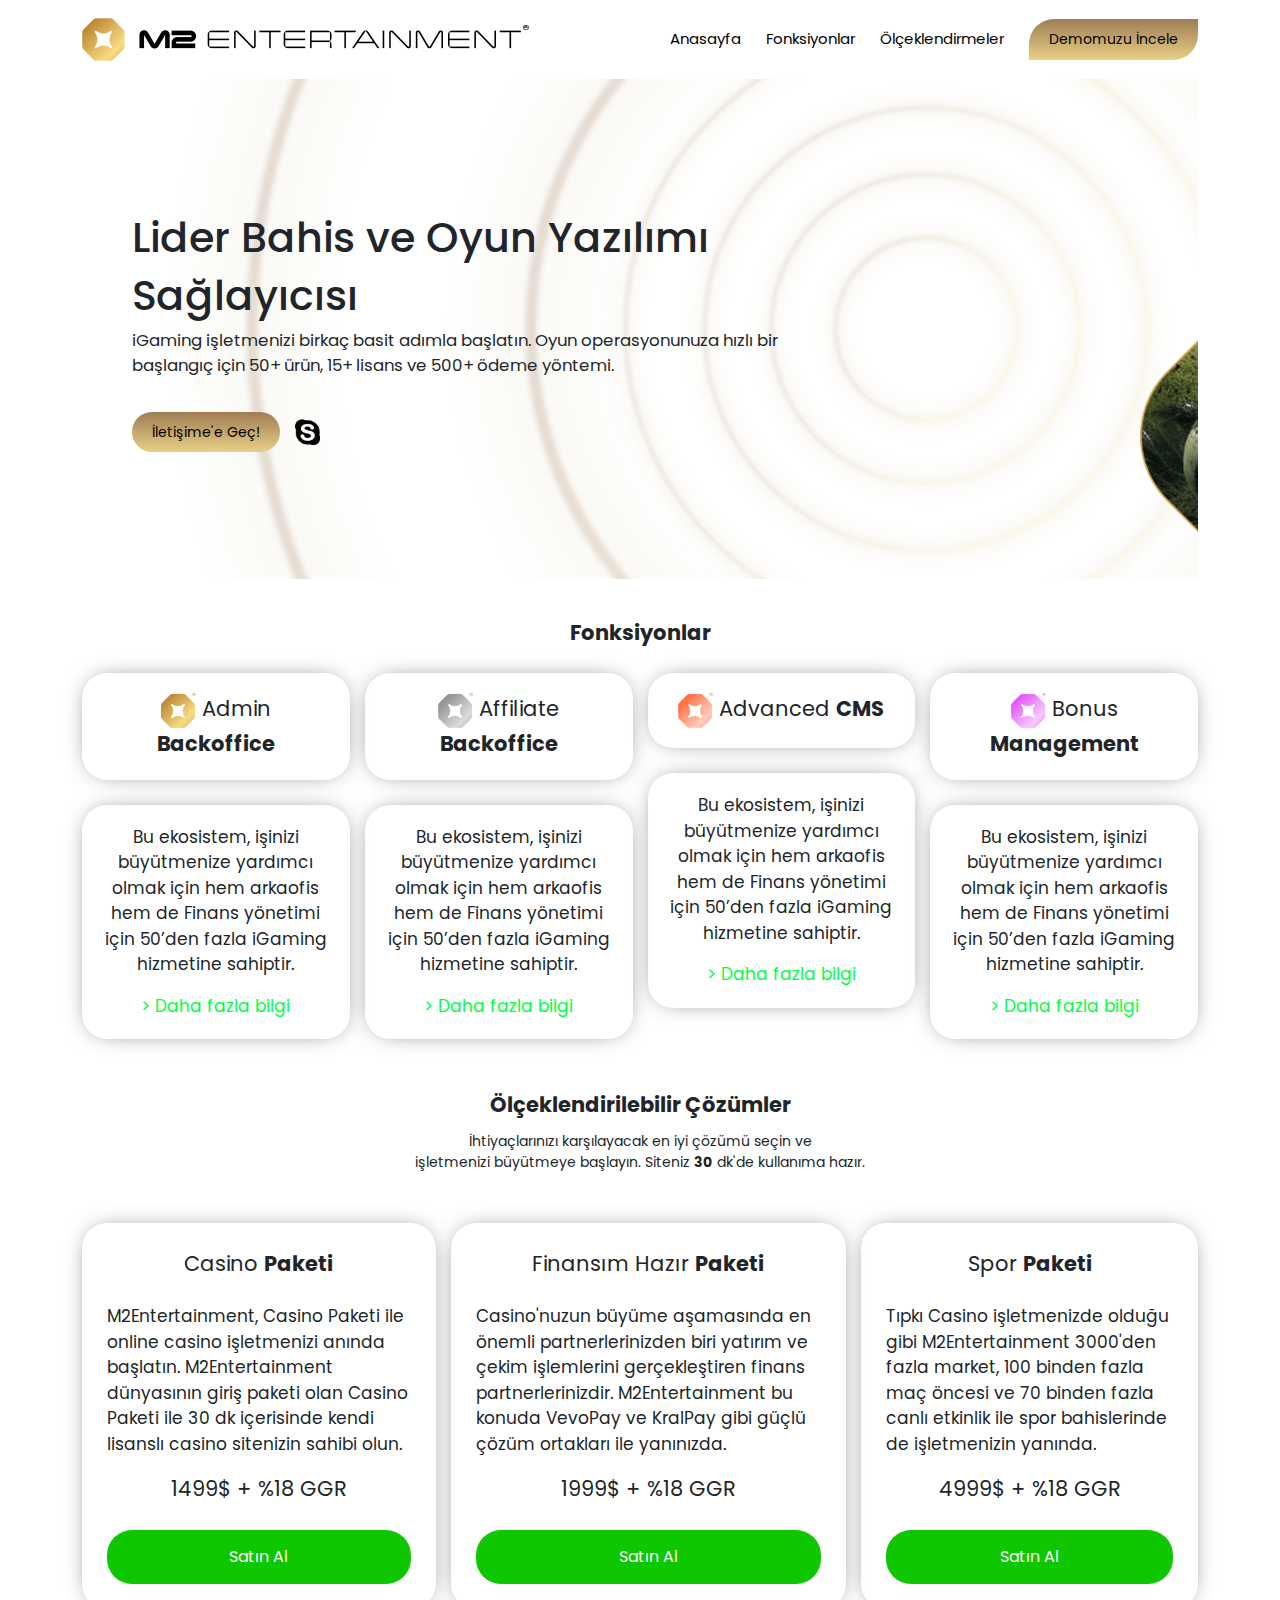
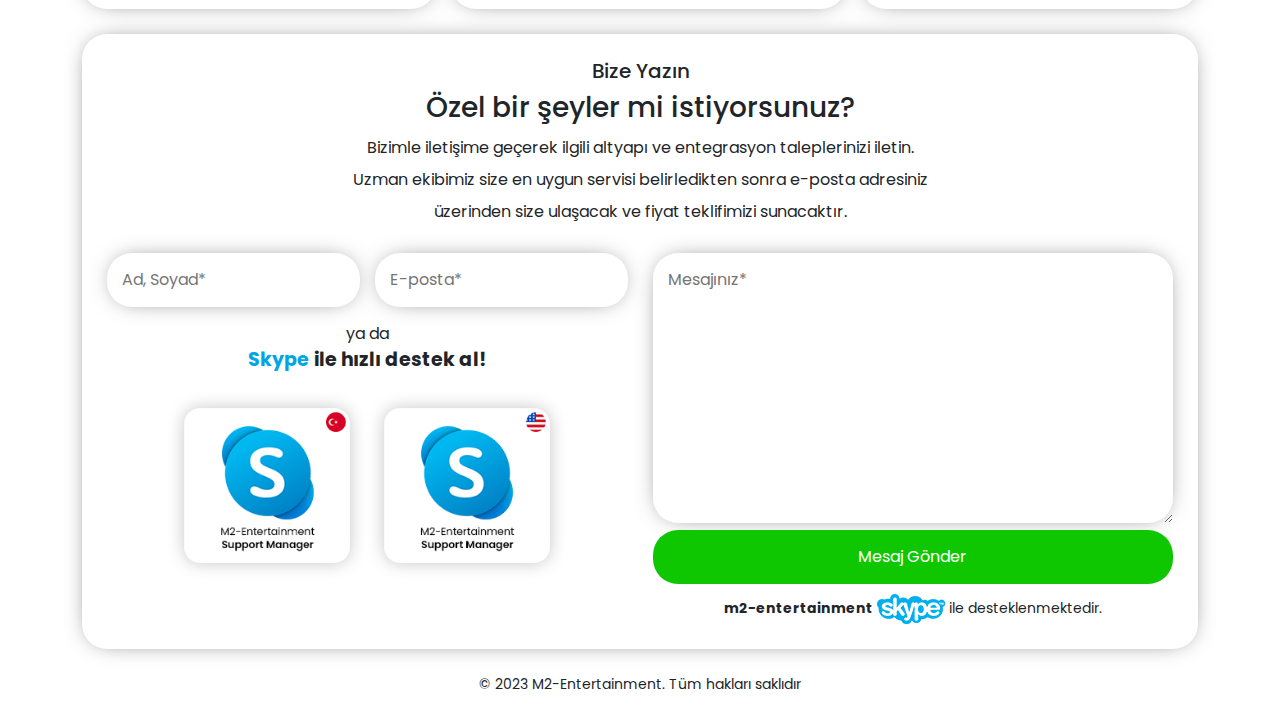
==== index.html @ 45260e6c "Update index.html" ====
<!DOCTYPE HTML>
<html lang="tr-TR">
<head>
	<meta charset="UTF-8">
	<meta http-equiv="X-UA-Compatible" content="IE=edge" />
	<meta name="viewport" content="width=device-width, initial-scale=1, maximum-scale=1" />
	<title>M2 ENTERTAINMENT</title>
	<link rel="stylesheet" href="css/style.css" />
	<link rel="stylesheet" href="css/bootstrap.min.css" />
	<link rel="stylesheet" href="css/fontawesome.min.css" />
	<!-- Meta Pixel Code -->
        <script>
        !function(f,b,e,v,n,t,s)
        {if(f.fbq)return;n=f.fbq=function(){n.callMethod?
        n.callMethod.apply(n,arguments):n.queue.push(arguments)};
        if(!f._fbq)f._fbq=n;n.push=n;n.loaded=!0;n.version='2.0';
        n.queue=[];t=b.createElement(e);t.async=!0;
        t.src=v;s=b.getElementsByTagName(e)[0];
        s.parentNode.insertBefore(t,s)}(window, document,'script',
        'https://connect.facebook.net/en_US/fbevents.js');
        fbq('init', '393252647005054');
        fbq('track', 'PageView');
        </script>
        <noscript><img height="1" width="1" style="display:none"
        src="https://www.facebook.com/tr?id=393252647005054&ev=PageView&noscript=1"
        /></noscript>
        <!-- End Meta Pixel Code -->
	<!-- Google tag (gtag.js) -->
        <script async src="https://www.googletagmanager.com/gtag/js?id=G-WHGDP1F3RT"></script>
        <script>
          window.dataLayer = window.dataLayer || [];
          function gtag(){dataLayer.push(arguments);}
          gtag('js', new Date());

          gtag('config', 'G-WHGDP1F3RT');
        </script>
</head>
<body id="m_body">
	<div class="pagex container">
		<div class="navbar sticky-top">
			<div class="content">
				<div class="logo"> <img src="img/logo.png" /> </div>
				<div class="menus">
					<a href="#m_body" class="menu-link"> Anasayfa </a>
					<a href="#m_functions" class="menu-link"> Fonksiyonlar </a>
					<a href="#m_solutions" class="menu-link"> Ölçeklendirmeler </a>
					<a href="#m_contact" class="menu-link spec-menu-link" document.location ='https://m2-entertainment.com/demo.html'> Demomuzu İncele </a>
				</div>
			</div>
		</div>
		<div class="slider">
			<div class="slide">
				<div class="details">
					<h3>Lider Bahis ve Oyun Yazılımı</h3>
					<h4>Sağlayıcısı</h4>
					<p>iGaming işletmenizi birkaç basit adımla başlatın. Oyun operasyonunuza hızlı bir <br />
						başlangıç için 50+ ürün, 15+ lisans ve 500+ ödeme yöntemi.</p>
					<div class="buttons">
						<div class="spec"> <a href="#m_contact"> İletişime'e Geç! </a> </div>
						<div class="skype"> <a href="#m_contact"> <img src="img/skype.png" /> </a> </div>
					</div>
				</div>
			</div>
		</div>
		<div class="functions" id="m_functions">
			<div class="title"> <b>Fonksiyonlar</b> </div>
			<div class="items">
				<div class="item2">
					<div class="item no-space"> <img src="img/f1.png" /> Admin <b>Backoffice</b> </div>
					<div class="details">
						<div class="item">
							<p>
								Bu ekosistem, işinizi büyütmenize
								yardımcı olmak için hem arkaofis
								hem de Finans yönetimi için 50’den
								fazla iGaming hizmetine sahiptir.
							</p>
							<a href="#."> > Daha fazla bilgi </a>
						</div>
					</div>
				</div>
				<div class="item2">
					<div class="item no-space"> <img src="img/f2.png" /> Affiliate <b>Backoffice</b> </div>
					<div class="details">
						<div class="item">
							<p>
								Bu ekosistem, işinizi büyütmenize
								yardımcı olmak için hem arkaofis
								hem de Finans yönetimi için 50’den
								fazla iGaming hizmetine sahiptir.
							</p>
							<a href="#."> > Daha fazla bilgi </a>
						</div>
					</div>
				</div>
				<div class="item2">
					<div class="item no-space"> <img src="img/f3.png" /> Advanced <b>CMS</b> </div>
					<div class="details">
						<div class="item">
							<p>
								Bu ekosistem, işinizi büyütmenize
								yardımcı olmak için hem arkaofis
								hem de Finans yönetimi için 50’den
								fazla iGaming hizmetine sahiptir.
							</p>
							<a href="#."> > Daha fazla bilgi </a>
						</div>
					</div>
				</div>
				<div class="item2">
					<div class="item no-space"> <img src="img/f4.png" /> Bonus <b>Management</b> </div>
					<div class="details">
						<div class="item">
							<p>
								Bu ekosistem, işinizi büyütmenize
								yardımcı olmak için hem arkaofis
								hem de Finans yönetimi için 50’den
								fazla iGaming hizmetine sahiptir.
							</p>
							<a href="#."> > Daha fazla bilgi </a>
						</div>
					</div>
				</div>
			</div>
			<div class="details" style="display:none">
				<div class="item">
					<p>
						Bu ekosistem, işinizi büyütmenize
						yardımcı olmak için hem arkaofis
						hem de Finans yönetimi için 50’den
						fazla iGaming hizmetine sahiptir.
					</p>
					<a href="#."> > Daha fazla bilgi </a>
				</div>
				<div class="item">
					<p>
						Bu ekosistem, işinizi büyütmenize
						yardımcı olmak için hem arkaofis
						hem de Finans yönetimi için 50’den
						fazla iGaming hizmetine sahiptir.
					</p>
					<a href="#."> > Daha fazla bilgi </a>
				</div>
				<div class="item">
					<p>
						Bu ekosistem, işinizi büyütmenize
						yardımcı olmak için hem arkaofis
						hem de Finans yönetimi için 50’den
						fazla iGaming hizmetine sahiptir.
					</p>
					<a href="#."> > Daha fazla bilgi </a>
				</div>
				<div class="item">
					<p>
						Bu ekosistem, işinizi büyütmenize
						yardımcı olmak için hem arkaofis
						hem de Finans yönetimi için 50’den
						fazla iGaming hizmetine sahiptir.
					</p>
					<a href="#."> > Daha fazla bilgi </a>
				</div>
			</div>
		</div>
		<div class="solutions" id="m_solutions">
			<div class="title">
				<b>Ölçeklendirilebilir Çözümler</b>
				<p>
					İhtiyaçlarınızı karşılayacak en iyi çözümü seçin ve <br /> işletmenizi büyütmeye başlayın. Siteniz <b>30</b> dk'de kullanıma hazır.
				</p>
			</div>
			<div class="details">
				<div class="item">
					<span> Casino <b>Paketi</b> </span>
					<p>
						M2Entertainment, Casino Paketi ile online casino işletmenizi anında başlatın. M2Entertainment dünyasının giriş paketi olan Casino Paketi ile 30 dk içerisinde kendi lisanslı casino sitenizin sahibi olun.
					</p>
					<span> 1499$ + %18 GGR</span>
					<button onclick="document.location = 'https://buy.stripe.com/8wMbKH5PP6Fd78A3cd'" style="background: #0ec700 !important; border: none; border-radius: 25px; color: #fff; text-align: center; width: 100%; padding: 15px 0px;"> Satın Al </button>
				</div>
				<div class="item">
					<span> Finansım Hazır <b>Paketi</b> </span>
					<p>
						Casino'nuzun büyüme aşamasında en önemli partnerlerinizden biri yatırım ve çekim işlemlerini gerçekleştiren finans partnerlerinizdir. M2Entertainment bu konuda VevoPay ve KralPay gibi güçlü çözüm ortakları ile yanınızda.
					</p>
					<span> 1999$ + %18 GGR </span>
					<button onclick="document.location = 'https://buy.stripe.com/7sI9Cz4LL3t12SkcMO'" style="background: #0ec700 !important; border: none; border-radius: 25px; color: #fff; text-align: center; width: 100%; padding: 15px 0px;"> Satın Al </button>
				</div>
				<div class="item">
					<span> Spor <b>Paketi</b></span>
					<p>
						Tıpkı Casino işletmenizde olduğu gibi M2Entertainment 3000'den fazla market, 100 binden fazla maç öncesi ve 70 binden fazla canlı etkinlik ile spor bahislerinde de işletmenizin yanında.
					</p>
					<span> 4999$ + %18 GGR </span>
					<button onclick="document.location = 'https://buy.stripe.com/7sIbKH4LLe7F2Sk28b'" style="background: #0ec700 !important; border: none; border-radius: 25px; color: #fff; text-align: center; width: 100%; padding: 15px 0px;"> Satın Al </button>
				</div>
			</div>
		</div>
		<div class="contacts" id="m_contact">
			<h5> Bize Yazın </h5>
			<h3> Özel bir şeyler mi istiyorsunuz? </h3>
			<span class="firstspan">
				Bizimle iletişime geçerek ilgili altyapı ve entegrasyon taleplerinizi iletin.
				Uzman ekibimiz size en uygun servisi belirledikten sonra e-posta adresiniz
				üzerinden size ulaşacak ve fiyat teklifimizi sunacaktır.
			</span>
			<form id="contactus" target="_blank" enctype="multipart/form-data" method="POST" action="https://kadromilyon.com/contact_m2">
				<div class="form">
					<div class="co1">
						<div class="t">
							<input type="text" name="name" placeholder="Ad, Soyad*" />
							<input type="text" name="email" placeholder="E-posta*" />
						</div>
						<div class="a">
							<span>ya da</span>
							<p><span class="skype">Skype</span> <b>ile hızlı destek al!</b> </p>
							<div class="skypes">
								<a href="https://join.skype.com/invite/Jgwy3PkqVbYr"> <img src="img/skypetr.png" /> </a>
								<a href="https://join.skype.com/invite/Jgwy3PkqVbYr"> <img src="img/skypeen.png" /> </a>
							</div>
						</div>
					</div>
					<div class="co2">
							<div class="t">
								<textarea name="message" id="" cols="30" rows="10" placeholder="Mesajınız*"></textarea>
							</div>
							<div class="a">
								<button class="send"> Mesaj Gönder </button>
								<span> <b>m2-entertainment</b> <img src="img/skypef.png" /> ile desteklenmektedir. </span>
							</div>
					</div>
				</div>
			</form>
		</div>
		<div class="copyright"> © 2023 M2-Entertainment. Tüm hakları saklıdır </div>
	</div>
	<script type="text/javascript" src="js/jquery.min.js"></script>
	<script type="text/javascript" src="js/bootstrap.min.js"></script>
</body>
</html>
---- css/style.css ----
@import url('https://fonts.googleapis.com/css2?family=Poppins:ital,wght@0,100;0,300;0,400;0,500;0,600;0,700;1,100;1,200&display=swap');

html, body {
	background-color: #fff !important;
}
.navbar {
	background: #fff;
}
.navbar .content {
    display: flex;
    justify-content: space-between;
    flex-direction: row;
    flex-wrap: nowrap;
    align-items: center;
    width: 100%;
    padding: 10px 0;
}
.navbar .menus a.menu-link {
    font-family: 'Poppins';
    text-decoration: none !important;
    color: #000;
    font-size: 15px;
}
.navbar .menus {
    display: flex;
    gap: 25px;
    align-items: center;
}
.navbar .menus a.menu-link.spec-menu-link {
    background: rgb(232,207,134);
    background: linear-gradient(0deg, rgba(232,207,134,1) 0%, rgba(160,125,84,1) 100%);
    padding: 10px 20px;
    border-top-left-radius: 25px;
    border-bottom-right-radius: 25px;
    font-size: 14px;
}

.slide .details {
    width: 100%;
    height: 100%;
    display: flex;
    flex-direction: column;
    flex-wrap: wrap;
    padding: 50px;
    font-family: 'Poppins';
    align-items: flex-start;
    justify-content: center;
}

.slide img {
    width: 100%;
}

.slide .details h3, .slide .details h4 {
    font-size: 31pt;
}

.slide .details p {
    font-size: 12.5pt;
}

.slider .slide {
    background: url(/img/slider.png);
    background-size: cover;
    height: 500px;
}

.slider .buttons .spec a {
    background: rgb(232, 207, 134);
    background: linear-gradient(0deg, rgba(232, 207, 134, 1) 0%, rgba(160, 125, 84, 1) 100%);
    padding: 10px 20px;
    border-radius: 25px;
    font-size: 14px;
    text-decoration: none;
    color: #000;
}

.slider .buttons {
    display: flex;
    gap: 15px;
    align-items: center;
    flex-direction: row;
    flex-wrap: nowrap;
    justify-content: center;
    margin-top: 25px;
}

.slider .buttons .skype a img {width: 25px;}

.navbar .menus a.menu-link,
.slider .buttons .spec,
.slider .buttons .skype
{
	transition: 0.1s all;
}

.navbar .menus a.menu-link:hover,
.slider .buttons .spec:hover,
.slider .buttons .skype:hover
{
	transform: scale(1.025);
}
.functions {
    display: flex;
    flex-wrap: wrap;
    flex-direction: column;
    align-content: center;
    align-items: center;
    padding: 25px 0;
	margin-top: 12.5px;
}
.functions .items, .functions .details {
    display: flex;
    gap: 15px;
    flex-direction: row;
    flex-wrap: nowrap;
    width: 100%;
    justify-content: space-between;
    margin-top: 25px;
}
.functions .items .item, .functions .details .item {
    -webkit-box-shadow: 0px 0px 25px -10px rgba(0,0,0,0.75);
    -moz-box-shadow: 0px 0px 25px -10px rgba(0,0,0,0.75);
    box-shadow: 0px 0px 25px -10px rgba(0,0,0,0.75);
    padding: 20px;
    border-radius: 25px;
    font-size: 21px;
    font-family: 'Poppins';
    flex: 0 25%;
    text-align: center;
    cursor: default;
	transition: 0.1s all;
}
.functions .details .item {
    flex: 0 100%;
}
.functions .items .item2 {
    flex: 0 24%;
}
.functions .items .item:hover, .functions .details .item:hover
{
	transform:scale(1.025);
}
.functions .items .item img {
    width: 35px;
}
.functions .title {
    font-size: 21px;
    font-family: 'Poppins';
}
.functions .details .item {
    font-size: 17px;
}
.functions .details .item a {
    text-decoration: none;
    color: #00ff42;
}
.solutions {
    margin-top: 25px;
}
.solutions .title {
    font-size: 21px;
    font-family: 'Poppins';
    text-align: center;
	margin-bottom: 50px;
}
.solutions .title p {
    font-size: 14px;
    margin-top: 10px;
}
.solutions .details {
    display: flex;
    flex-direction: row;
    flex-wrap: nowrap;
    gap: 15px;
    font-family: 'Poppins';
}
.solutions .details .item {
    -webkit-box-shadow: 0px 0px 25px -10px rgba(0, 0, 0, 0.75);
    -moz-box-shadow: 0px 0px 25px -10px rgba(0, 0, 0, 0.75);
    box-shadow: 0px 0px 25px -10px rgba(0, 0, 0, 0.75);
    border-radius: 25px;
    padding: 25px;
	cursor: default;
	transition: 0.1s all;
}
.solutions .details .item:hover
{
	transform:scale(1.025);
}
.solutions .details .item span {
    display: block;
    text-align: center;
    font-size: 21px;
    margin-bottom: 25px;
}
.solutions .details .item p {
    font-size: 17px;
}
.contacts {
    display: flex;
    flex-direction: column;
    flex-wrap: wrap;
    width: 100%;
    align-items: center;
    margin-top: 25px;
    font-family: 'Poppins';
	-webkit-box-shadow: 0px 0px 25px -10px rgba(0, 0, 0, 0.75);
    -moz-box-shadow: 0px 0px 25px -10px rgba(0, 0, 0, 0.75);
    box-shadow: 0px 0px 25px -10px rgba(0, 0, 0, 0.75);
    border-radius: 25px;
    padding: 25px;
}
.contacts span.firstspan {
    max-width: 600px;
    text-align: center;
    font-size: 16px;
    line-height: 2;
}
.contacts form {
    width: 100%;
}
.form .co1, .form .co2 {
    flex: 0 50%;
}
.form {
    display: flex;
    flex-direction: row;
    flex-wrap: nowrap;
    gap: 25px;
    margin-top: 25px;
}
.form input, .form textarea {
    -webkit-box-shadow: 0px 0px 25px -10px rgba(0, 0, 0, 0.75);
    -moz-box-shadow: 0px 0px 25px -10px rgba(0, 0, 0, 0.75);
    box-shadow: 0px 0px 25px -10px rgba(0, 0, 0, 0.75);
    border: 0 !important;
    border-radius: 25px;
    width: 100%;
    padding: 15px;
}
.form .co1 .t {
    display: flex;
    gap: 15px;
}
.form .co1 .a {
    text-align: center;
    margin-top: 15px;
}
.form .co1 .a span.skype {
    color: #00a6e3;
    font-weight: bold;
}
.form .co1 .a p {
    font-size: 19px;
}
.form .skypes a {
    width: 200px;
    transition: 0.1s all;
}
.form .skypes a img {
    width: 100%;
}
.form .skypes {
    display: flex;
    flex-direction: row;
    flex-wrap: nowrap;
    justify-content: center;
}
.form .skypes a:hover {
    transform: scale(1.025);
}
.form .co2 .a button {
    background: #0ec700 !important;
    border: none;
    border-radius: 25px;
    color: #fff;
    text-align: center;
    width: 100%;
    padding: 15px 0px;
}
.form .co2 .a span {
    text-align: center;
    width: 100%;
    display: block;
    margin-top: 10px;
	font-size: 14px;
}
.copyright {
    margin: 25px 0;
    text-align: center;
    width: 100%;
    font-size: 14px;
    font-family: 'Poppins';
}
@media only screen and (max-width: 768px) {
	.navbar .content {
		justify-content: center;
		flex-wrap: wrap;
	}
	.functions .items .item, .functions .details .item {
		font-size: 11px;
	}
	.functions .items .item.no-space {
		white-space: nowrap;
	}
	.functions .items .item img {
		width: 20px;
	}
	.solutions .details .item p {
		font-size: 13px;
	}
	.functions .items .item2 {
		flex: 0 45%;
	}
	.functions .details .item {
		min-height: 250px;
	}
}
/* mobile */
@media screen and (max-width: 767px) {
	.navbar .menus a.menu-link {
		font-size: 15px;
	}
	.navbar .menus {
		display: flex;
		justify-content: space-around;
		flex-direction: row;
		flex-wrap: wrap;
		width: 100%;
		margin-top: 10px;
	}
	.navbar .menus a.menu-link.spec-menu-link {
	}
	.navbar.sticky-top {
		position: initial !important;
	}
	.navbar .content img {
		width: 100%;
	}
	.navbar .content {
		justify-content: center;
		flex-wrap: wrap;
	}
	.functions .items .item {
		flex: 0 48%;
	}
	.functions .items, .functions .details {
		flex-wrap: wrap;
	}
	.functions .details .item {
		flex: 0 100%;
	}
	.solutions .details {
		flex-wrap: wrap;
	}
	.form {
		flex-wrap: wrap;
		margin-top: 0;
	}
	.form .co1, .form .co2 {
		flex: 0 100%;
	}
	.form .skypes a {
		width: 150px;
	}
	.form .co1 .a {
		order: 1;
		margin-top: 0;
	}
	.form .co1 .t {
		order: 2;
	}
	.form .co1 {
		display: grid;
	}
	.form .co1 .a span:first-child, .form .co1 .a p {
		display: none;
	}
	.form .skypes {
		margin-bottom: 15px;
	}
	.functions .details .item {
		min-height: auto;
	}
}
@media screen and (max-width: 375px) {
	.slide .details {
		height: auto;
	}
	.functions .items .item2 {
        flex: 0 100%;
    }
	.functions .details .item {
        flex: 0 100%;
    }
	.functions .details .item {
		min-height: auto;
	}
}
@media screen and (max-width: 320px) {
	.slide .details h3, .slide .details h4 {
		font-size: 20pt;
	}
	.form .skypes a {
        width: 125px;
    }
	.form input, .form textarea {
		padding: 10px 5px;
	}
	.contacts {
		text-align: center;
	}
	.contacts span.firstspan {
		font-size: 13px;
		line-height: normal;
	}
	.slide .details p {
		font-size: 10.5pt;
	}
	.slide .details {
		padding: 10px;
		padding-top: 100px;
	}
}
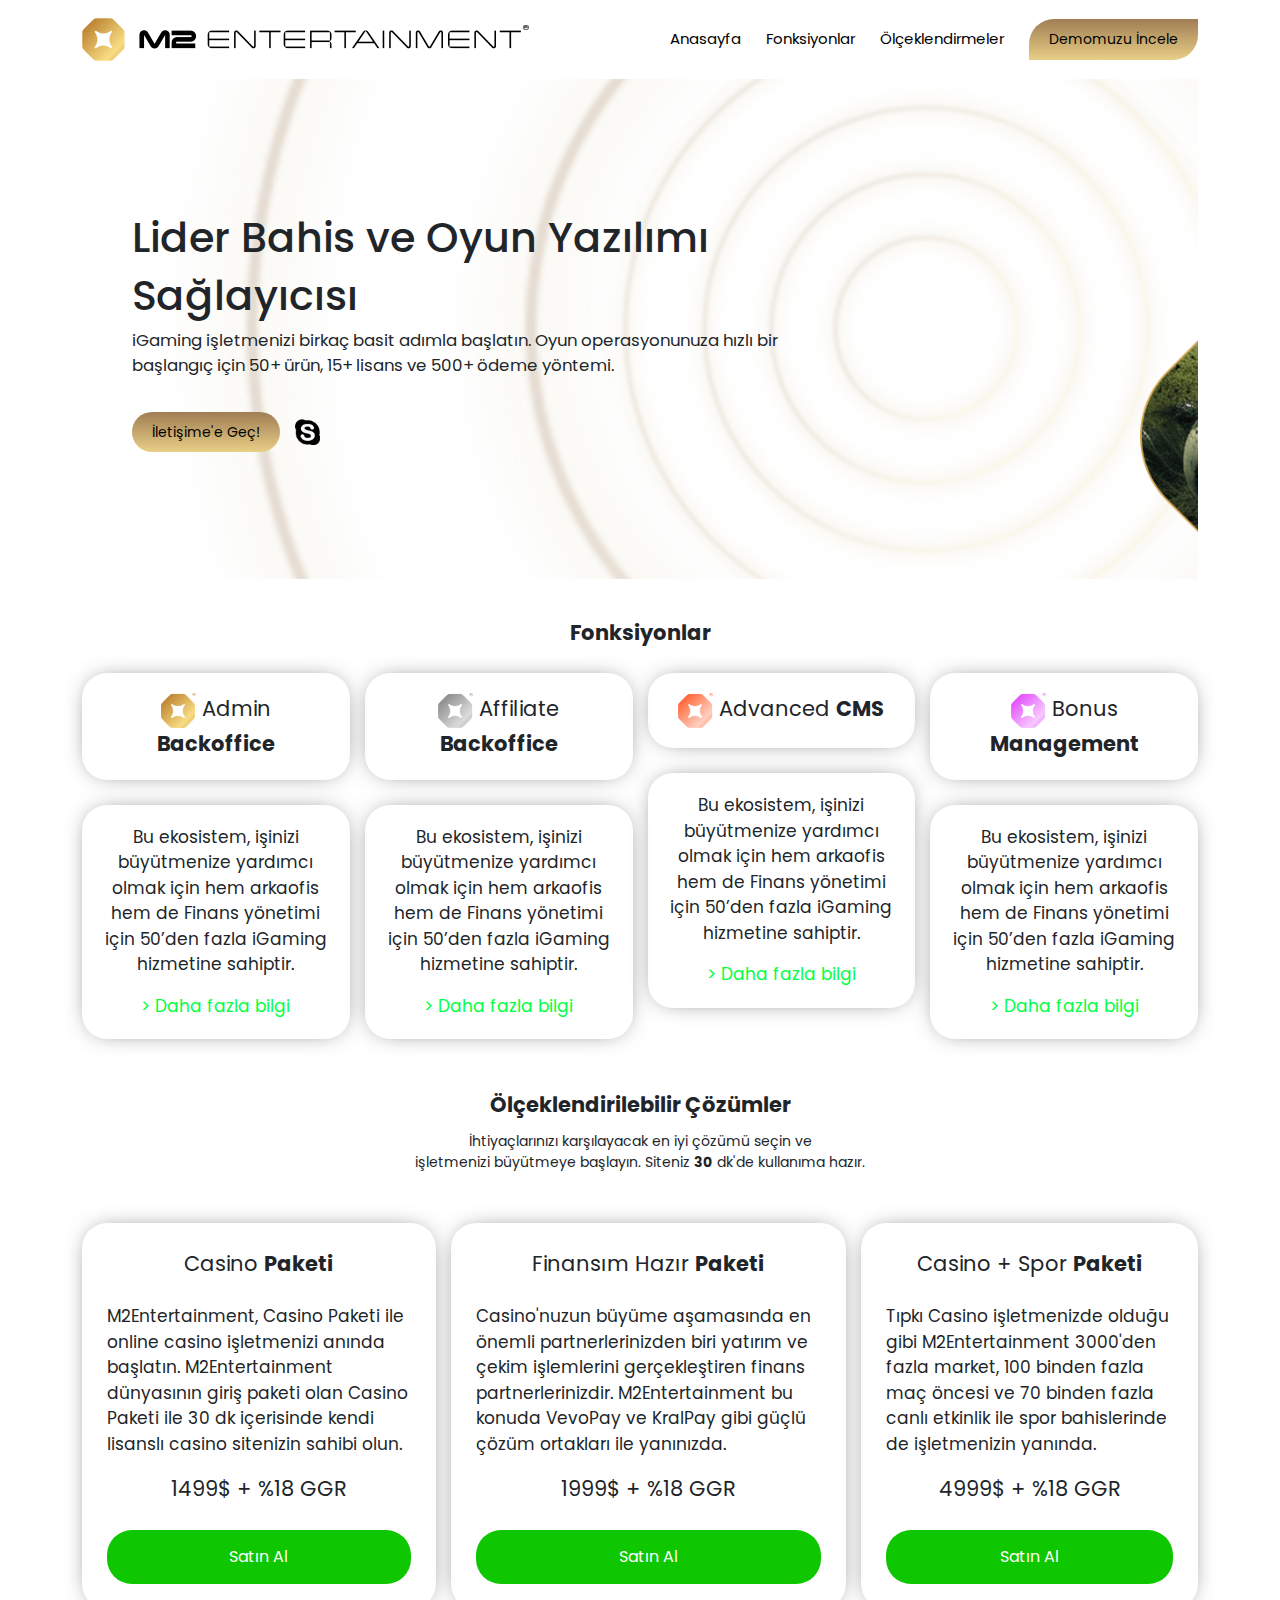
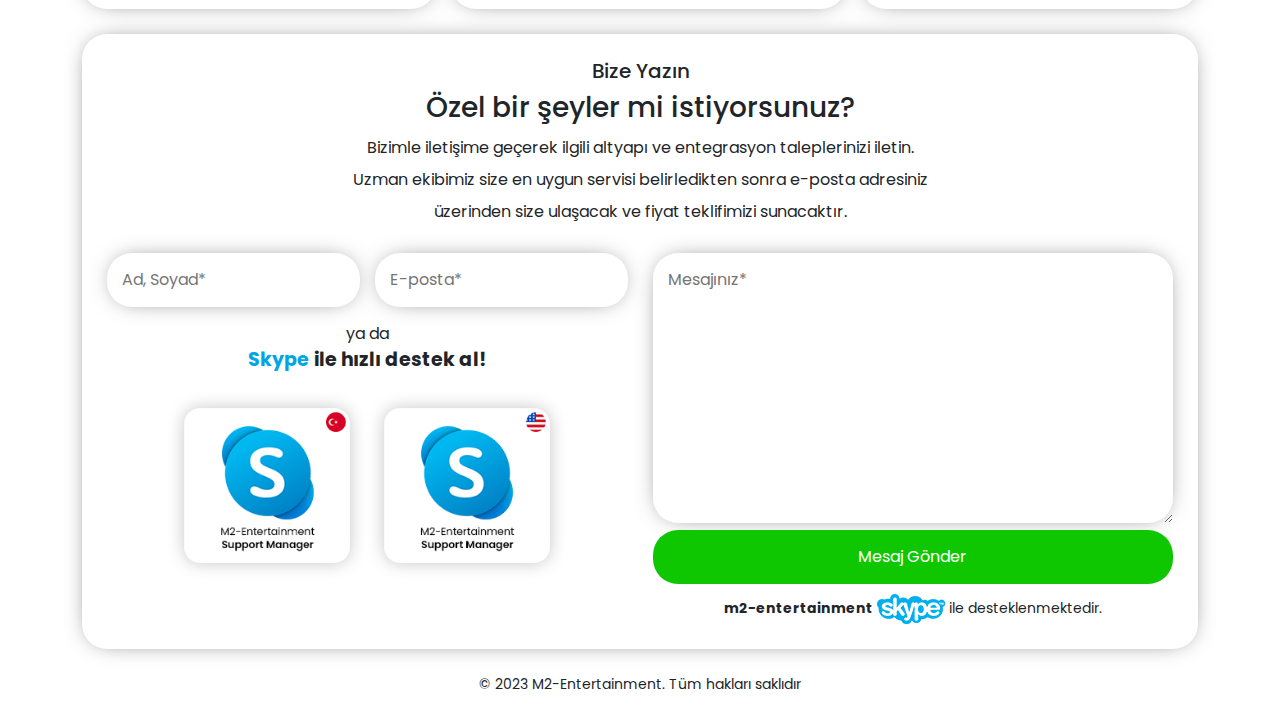
==== commit d269f4ad: "Update index.html" ====
--- a/index.html
+++ b/index.html
@@ -44,7 +44,7 @@
 					<a href="#m_body" class="menu-link"> Anasayfa </a>
 					<a href="#m_functions" class="menu-link"> Fonksiyonlar </a>
 					<a href="#m_solutions" class="menu-link"> Ölçeklendirmeler </a>
-					<a href="#m_contact" class="menu-link spec-menu-link" document.location ='https://m2-entertainment.com/demo.html'> Demomuzu İncele </a>
+					<a href="#m_contact" class="menu-link spec-menu-link" onclick="document.location='https://betcity62.com'"> Demomuzu İncele </a>
 				</div>
 			</div>
 		</div>
@@ -186,7 +186,7 @@
 					<button onclick="document.location = 'https://buy.stripe.com/7sI9Cz4LL3t12SkcMO'" style="background: #0ec700 !important; border: none; border-radius: 25px; color: #fff; text-align: center; width: 100%; padding: 15px 0px;"> Satın Al </button>
 				</div>
 				<div class="item">
-					<span> Spor <b>Paketi</b></span>
+					<span> Casino + Spor <b>Paketi</b></span>
 					<p>
 						Tıpkı Casino işletmenizde olduğu gibi M2Entertainment 3000'den fazla market, 100 binden fazla maç öncesi ve 70 binden fazla canlı etkinlik ile spor bahislerinde de işletmenizin yanında.
 					</p>
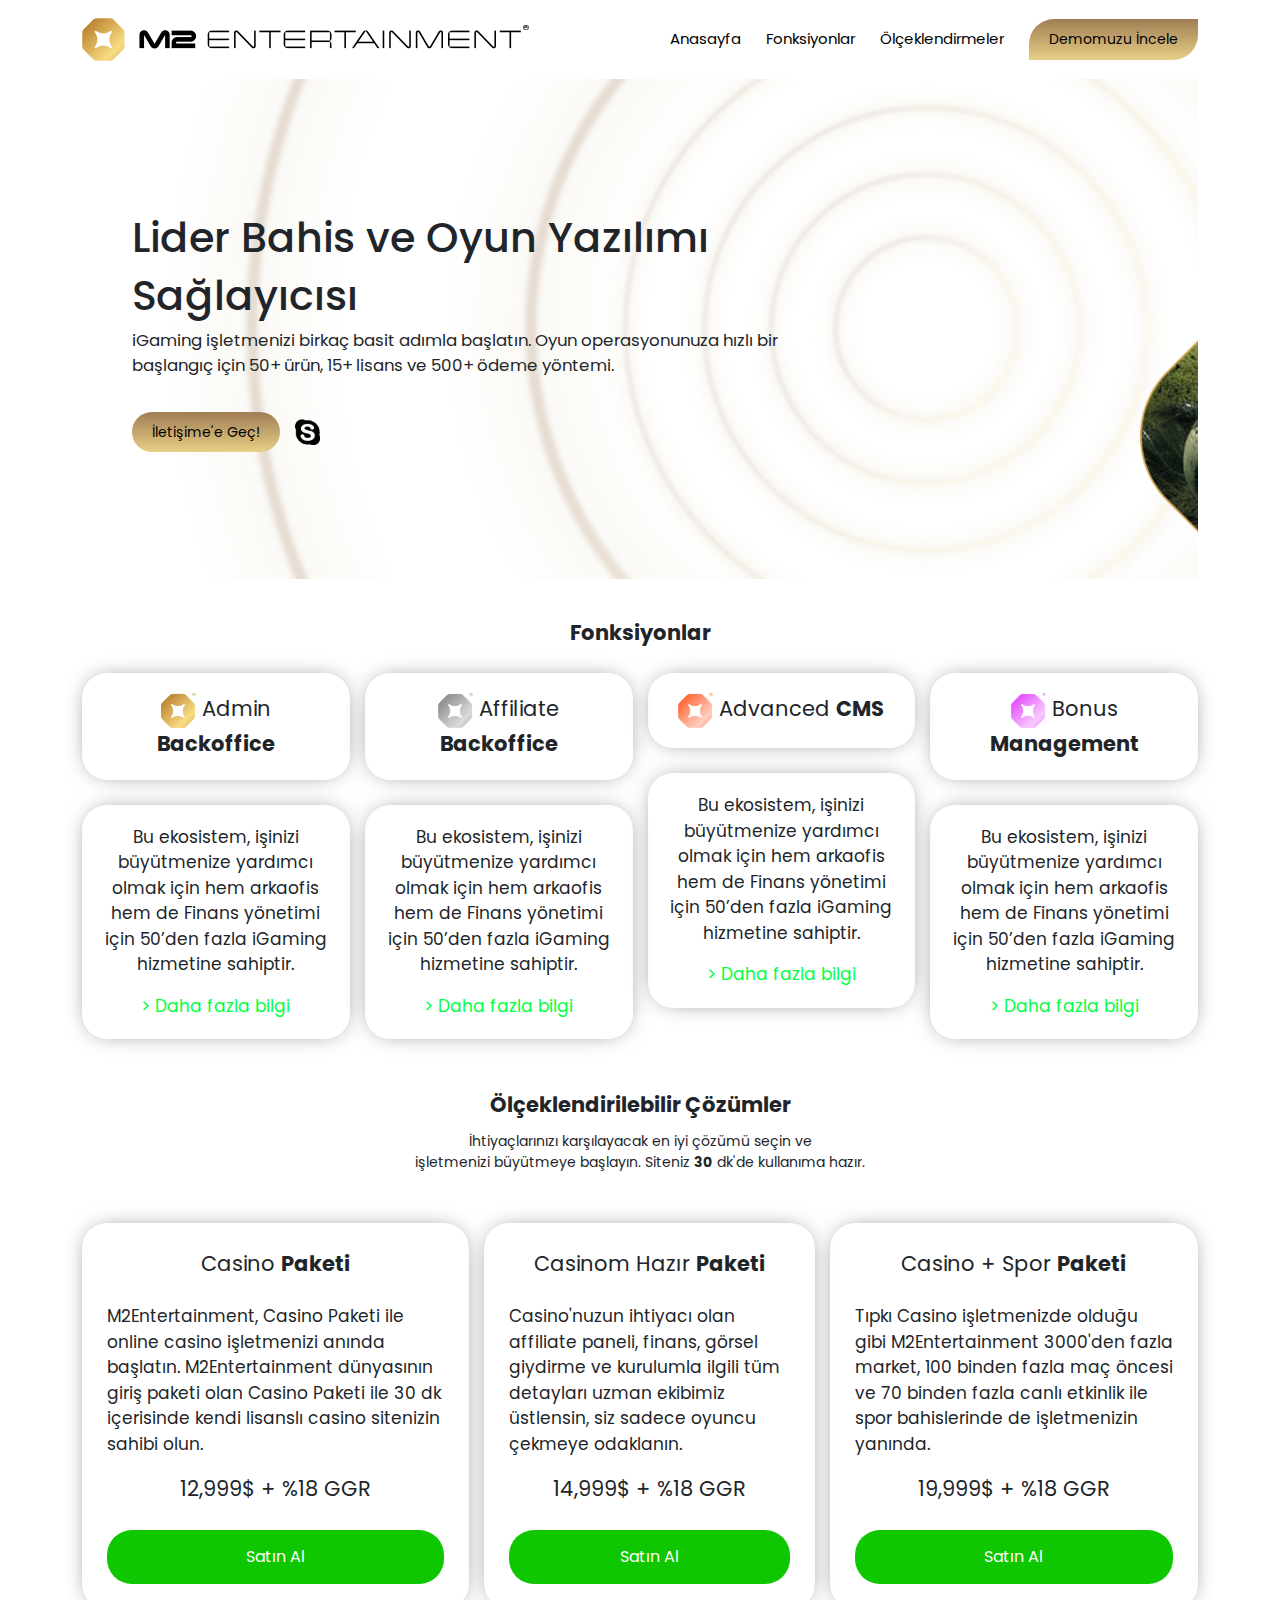
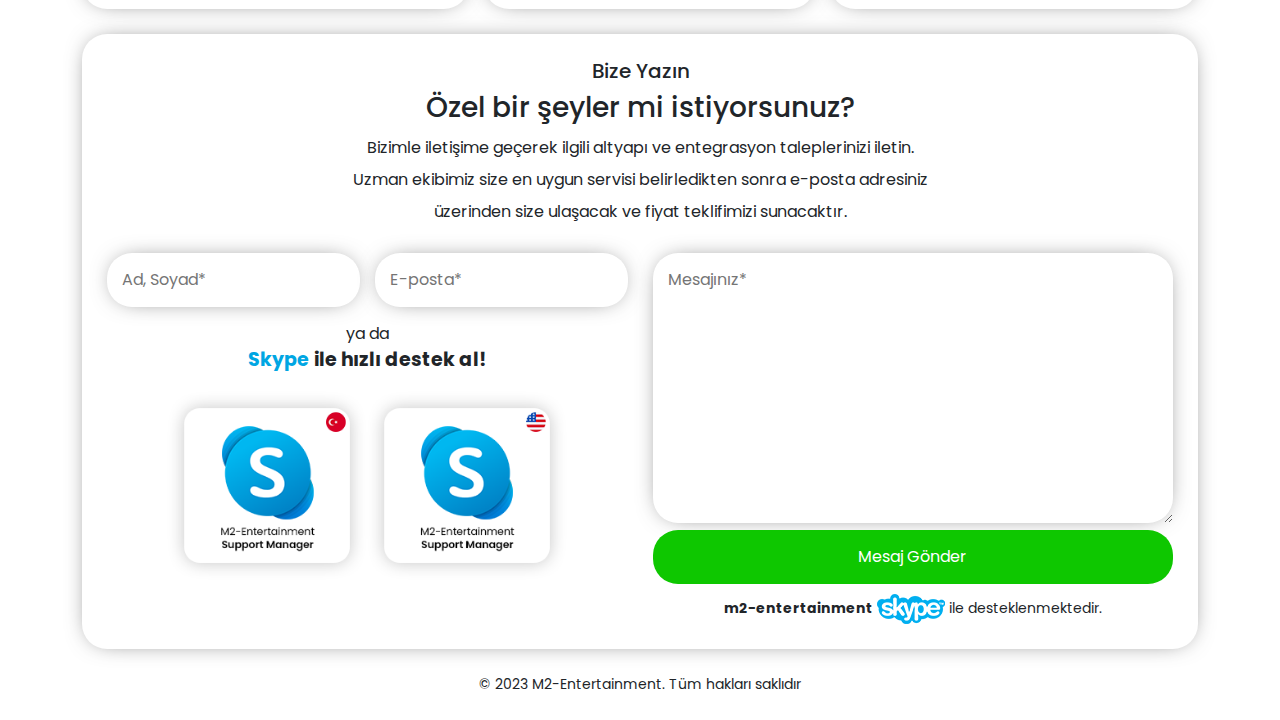
==== commit def87f51: "Update index.html" ====
--- a/index.html
+++ b/index.html
@@ -44,7 +44,7 @@
 					<a href="#m_body" class="menu-link"> Anasayfa </a>
 					<a href="#m_functions" class="menu-link"> Fonksiyonlar </a>
 					<a href="#m_solutions" class="menu-link"> Ölçeklendirmeler </a>
-					<a href="#m_contact" class="menu-link spec-menu-link" onclick="document.location='https://betcity62.com'"> Demomuzu İncele </a>
+					<a href="#m_contact" class="menu-link spec-menu-link" onclick="document.location='https://kadromilyon.com'"> Demomuzu İncele </a>
 				</div>
 			</div>
 		</div>
@@ -174,15 +174,15 @@
 					<p>
 						M2Entertainment, Casino Paketi ile online casino işletmenizi anında başlatın. M2Entertainment dünyasının giriş paketi olan Casino Paketi ile 30 dk içerisinde kendi lisanslı casino sitenizin sahibi olun.
 					</p>
-					<span> 1499$ + %18 GGR</span>
+					<span> 12,999$ + %18 GGR</span>
 					<button onclick="document.location = 'https://buy.stripe.com/8wMbKH5PP6Fd78A3cd'" style="background: #0ec700 !important; border: none; border-radius: 25px; color: #fff; text-align: center; width: 100%; padding: 15px 0px;"> Satın Al </button>
 				</div>
 				<div class="item">
-					<span> Finansım Hazır <b>Paketi</b> </span>
-					<p>
-						Casino'nuzun büyüme aşamasında en önemli partnerlerinizden biri yatırım ve çekim işlemlerini gerçekleştiren finans partnerlerinizdir. M2Entertainment bu konuda VevoPay ve KralPay gibi güçlü çözüm ortakları ile yanınızda.
-					</p>
-					<span> 1999$ + %18 GGR </span>
+					<span> Casinom Hazır <b>Paketi</b> </span>
+					<p>
+						Casino'nuzun ihtiyacı olan affiliate paneli, finans, görsel giydirme ve kurulumla ilgili tüm detayları uzman ekibimiz üstlensin, siz sadece oyuncu çekmeye odaklanın.
+					</p>
+					<span> 14,999$ + %18 GGR </span>
 					<button onclick="document.location = 'https://buy.stripe.com/7sI9Cz4LL3t12SkcMO'" style="background: #0ec700 !important; border: none; border-radius: 25px; color: #fff; text-align: center; width: 100%; padding: 15px 0px;"> Satın Al </button>
 				</div>
 				<div class="item">
@@ -190,7 +190,7 @@
 					<p>
 						Tıpkı Casino işletmenizde olduğu gibi M2Entertainment 3000'den fazla market, 100 binden fazla maç öncesi ve 70 binden fazla canlı etkinlik ile spor bahislerinde de işletmenizin yanında.
 					</p>
-					<span> 4999$ + %18 GGR </span>
+					<span> 19,999$ + %18 GGR </span>
 					<button onclick="document.location = 'https://buy.stripe.com/7sIbKH4LLe7F2Sk28b'" style="background: #0ec700 !important; border: none; border-radius: 25px; color: #fff; text-align: center; width: 100%; padding: 15px 0px;"> Satın Al </button>
 				</div>
 			</div>
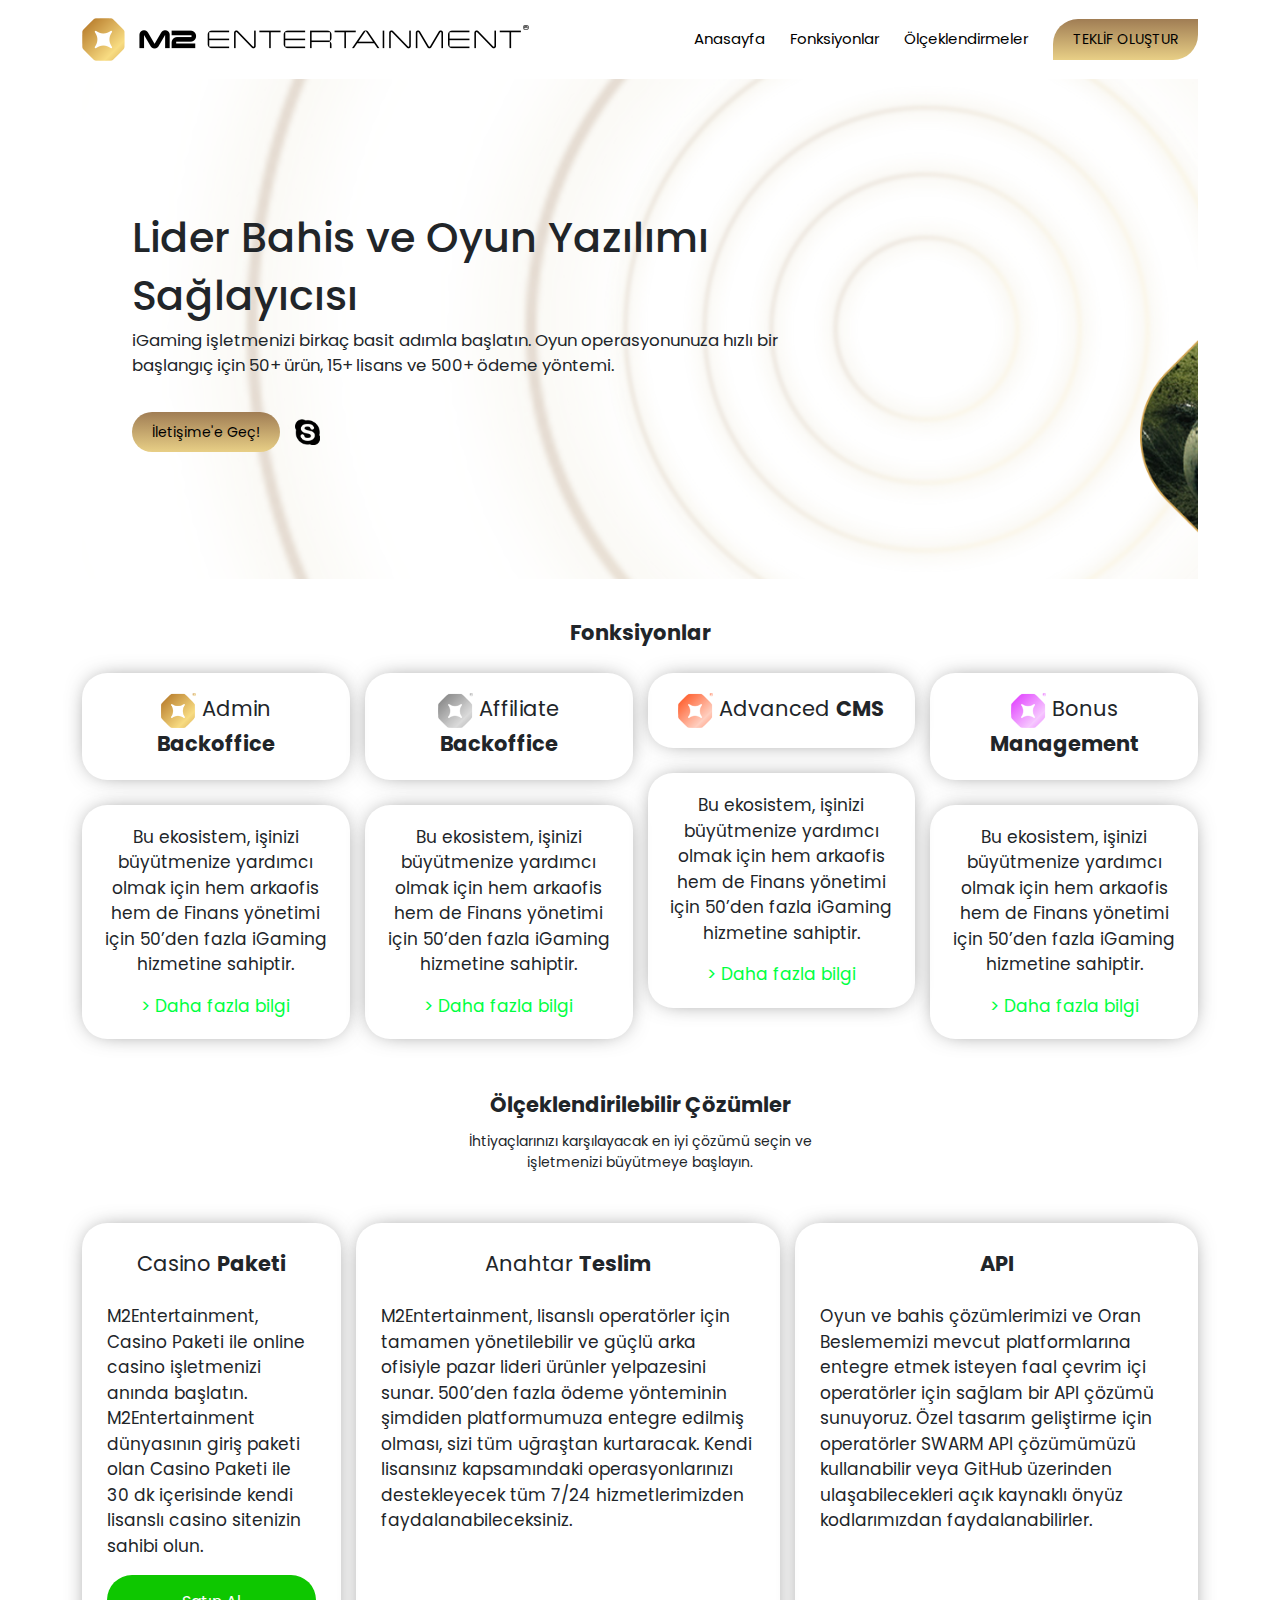
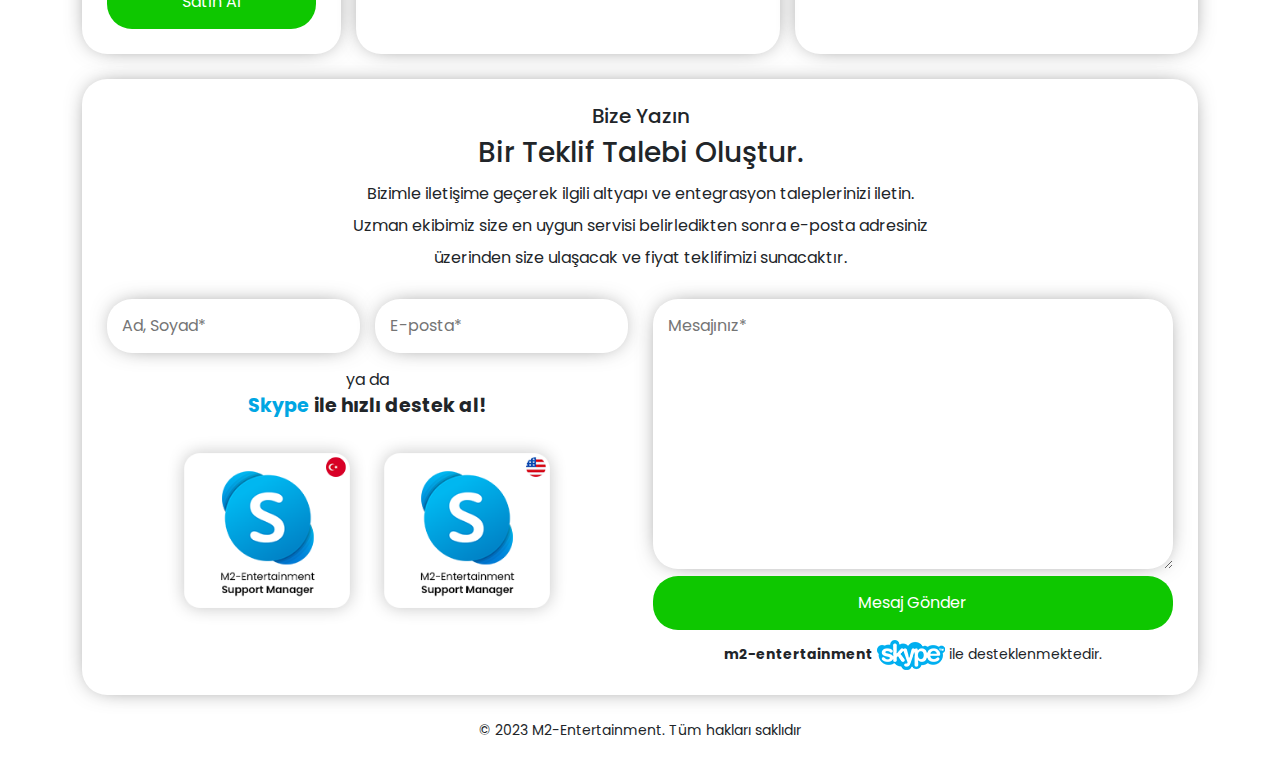
==== commit 2e22432f: "Update index.html" ====
--- a/index.html
+++ b/index.html
@@ -44,7 +44,7 @@
 					<a href="#m_body" class="menu-link"> Anasayfa </a>
 					<a href="#m_functions" class="menu-link"> Fonksiyonlar </a>
 					<a href="#m_solutions" class="menu-link"> Ölçeklendirmeler </a>
-					<a href="#m_contact" class="menu-link spec-menu-link" onclick="document.location='https://kadromilyon.com'"> Demomuzu İncele </a>
+					<a href="#m_contact" class="menu-link spec-menu-link"> TEKLİF OLUŞTUR </a>
 				</div>
 			</div>
 		</div>
@@ -165,7 +165,7 @@
 			<div class="title">
 				<b>Ölçeklendirilebilir Çözümler</b>
 				<p>
-					İhtiyaçlarınızı karşılayacak en iyi çözümü seçin ve <br /> işletmenizi büyütmeye başlayın. Siteniz <b>30</b> dk'de kullanıma hazır.
+					İhtiyaçlarınızı karşılayacak en iyi çözümü seçin ve <br /> işletmenizi büyütmeye başlayın.
 				</p>
 			</div>
 			<div class="details">
@@ -174,30 +174,46 @@
 					<p>
 						M2Entertainment, Casino Paketi ile online casino işletmenizi anında başlatın. M2Entertainment dünyasının giriş paketi olan Casino Paketi ile 30 dk içerisinde kendi lisanslı casino sitenizin sahibi olun.
 					</p>
-					<span> 12,999$ + %18 GGR</span>
-					<button onclick="document.location = 'https://buy.stripe.com/8wMbKH5PP6Fd78A3cd'" style="background: #0ec700 !important; border: none; border-radius: 25px; color: #fff; text-align: center; width: 100%; padding: 15px 0px;"> Satın Al </button>
-				</div>
-				<div class="item">
-					<span> Casinom Hazır <b>Paketi</b> </span>
-					<p>
-						Casino'nuzun ihtiyacı olan affiliate paneli, finans, görsel giydirme ve kurulumla ilgili tüm detayları uzman ekibimiz üstlensin, siz sadece oyuncu çekmeye odaklanın.
-					</p>
-					<span> 14,999$ + %18 GGR </span>
-					<button onclick="document.location = 'https://buy.stripe.com/7sI9Cz4LL3t12SkcMO'" style="background: #0ec700 !important; border: none; border-radius: 25px; color: #fff; text-align: center; width: 100%; padding: 15px 0px;"> Satın Al </button>
-				</div>
-				<div class="item">
-					<span> Casino + Spor <b>Paketi</b></span>
-					<p>
-						Tıpkı Casino işletmenizde olduğu gibi M2Entertainment 3000'den fazla market, 100 binden fazla maç öncesi ve 70 binden fazla canlı etkinlik ile spor bahislerinde de işletmenizin yanında.
-					</p>
-					<span> 19,999$ + %18 GGR </span>
-					<button onclick="document.location = 'https://buy.stripe.com/7sIbKH4LLe7F2Sk28b'" style="background: #0ec700 !important; border: none; border-radius: 25px; color: #fff; text-align: center; width: 100%; padding: 15px 0px;"> Satın Al </button>
+					<button style="background: #0ec700 !important; border: none; border-radius: 25px; color: #fff; text-align: center; width: 100%; padding: 15px 0px;"> Satın Al </button>
+				</div>
+				<div class="item">
+					<span> Anahtar <b>Teslim</b> </span>
+					<p>
+						M2Entertainment, lisanslı operatörler
+						için tamamen yönetilebilir ve güçlü
+						arka ofisiyle pazar lideri ürünler
+						yelpazesini sunar. 500’den fazla
+						ödeme yönteminin şimdiden
+						platformumuza entegre edilmiş
+						olması, sizi tüm uğraştan kurtaracak.
+						Kendi lisansınız kapsamındaki
+						operasyonlarınızı destekleyecek tüm
+						7/24 hizmetlerimizden
+						faydalanabileceksiniz.
+					</p>
+				</div>
+				<div class="item">
+					<span> <b>API</b> </span>
+					<p>
+						Oyun ve bahis çözümlerimizi ve
+						Oran Beslememizi mevcut
+						platformlarına entegre etmek
+						isteyen faal çevrim içi operatörler
+						için sağlam bir API çözümü
+						sunuyoruz.
+						Özel tasarım geliştirme için
+						operatörler SWARM API
+						çözümümüzü kullanabilir veya
+						GitHub üzerinden ulaşabilecekleri
+						açık kaynaklı önyüz kodlarımızdan
+						faydalanabilirler.
+					</p>
 				</div>
 			</div>
 		</div>
 		<div class="contacts" id="m_contact">
 			<h5> Bize Yazın </h5>
-			<h3> Özel bir şeyler mi istiyorsunuz? </h3>
+			<h3> Bir Teklif Talebi Oluştur. </h3>
 			<span class="firstspan">
 				Bizimle iletişime geçerek ilgili altyapı ve entegrasyon taleplerinizi iletin.
 				Uzman ekibimiz size en uygun servisi belirledikten sonra e-posta adresiniz
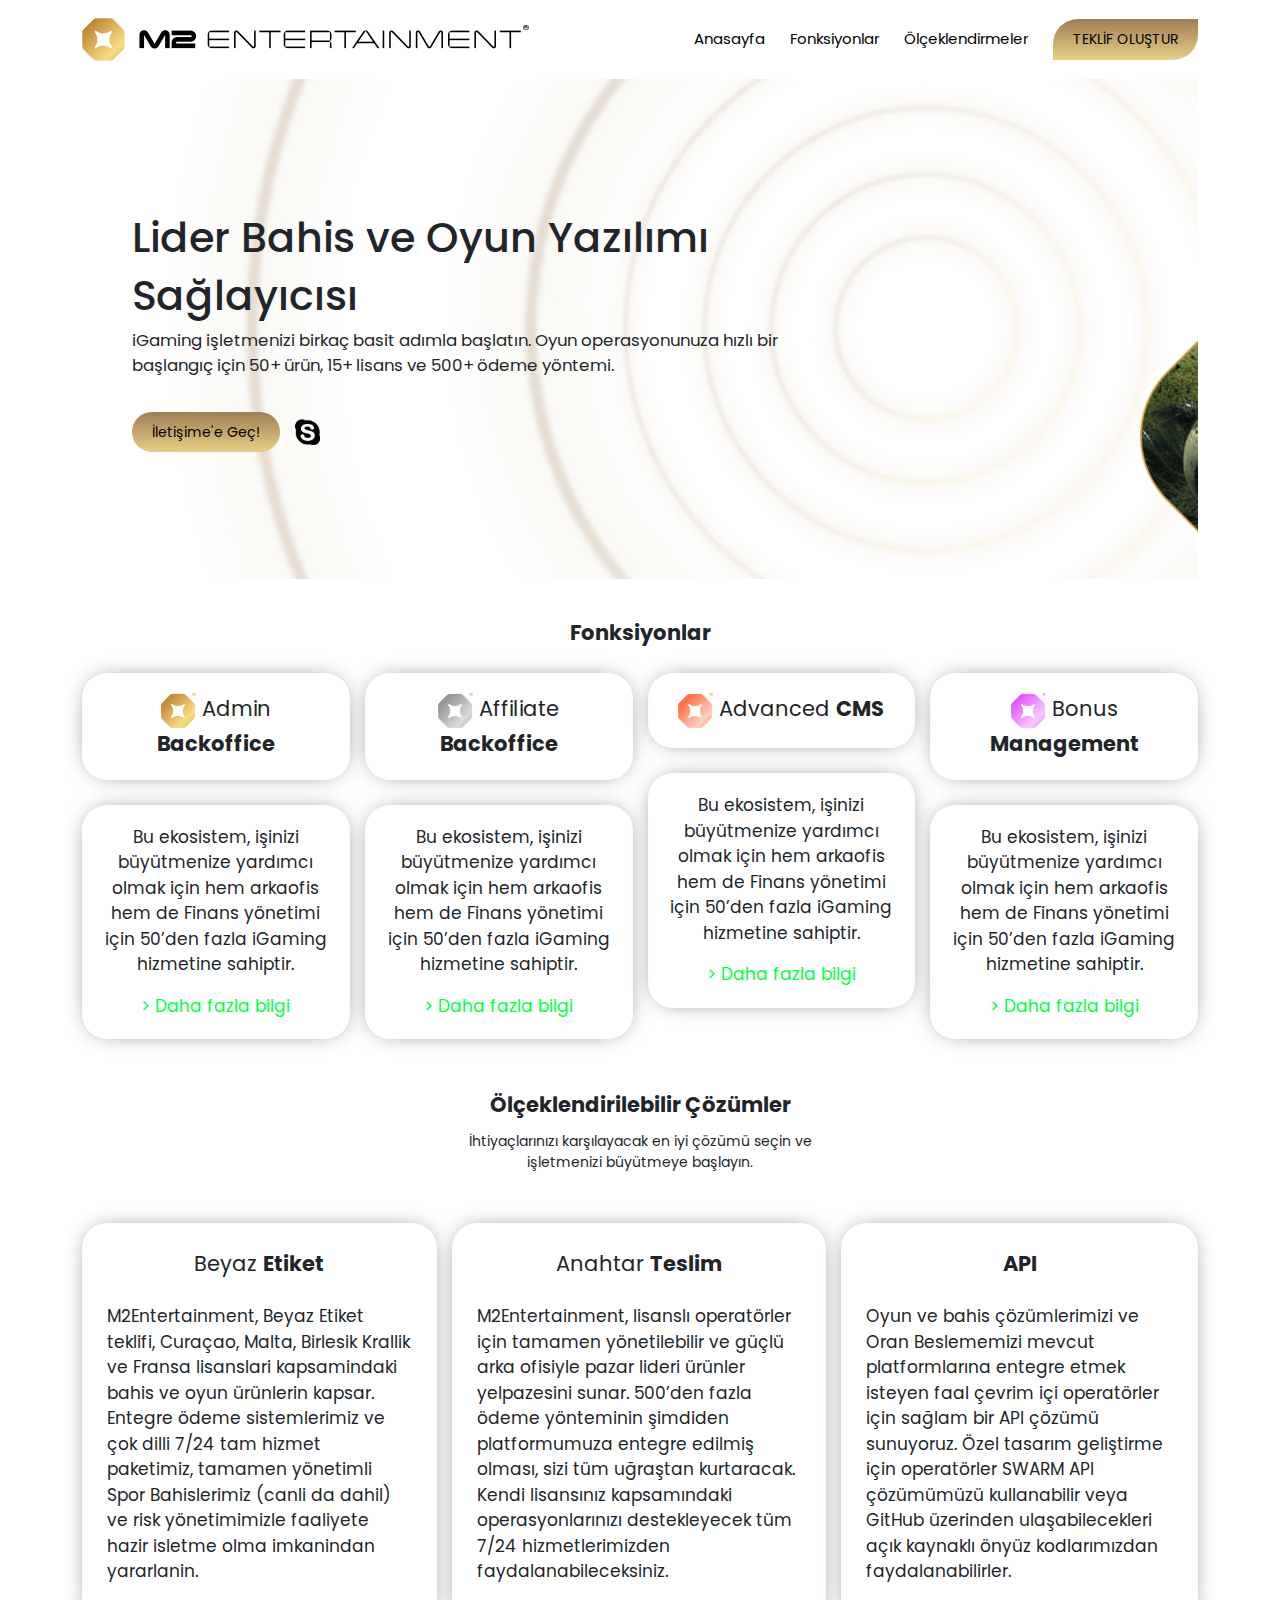
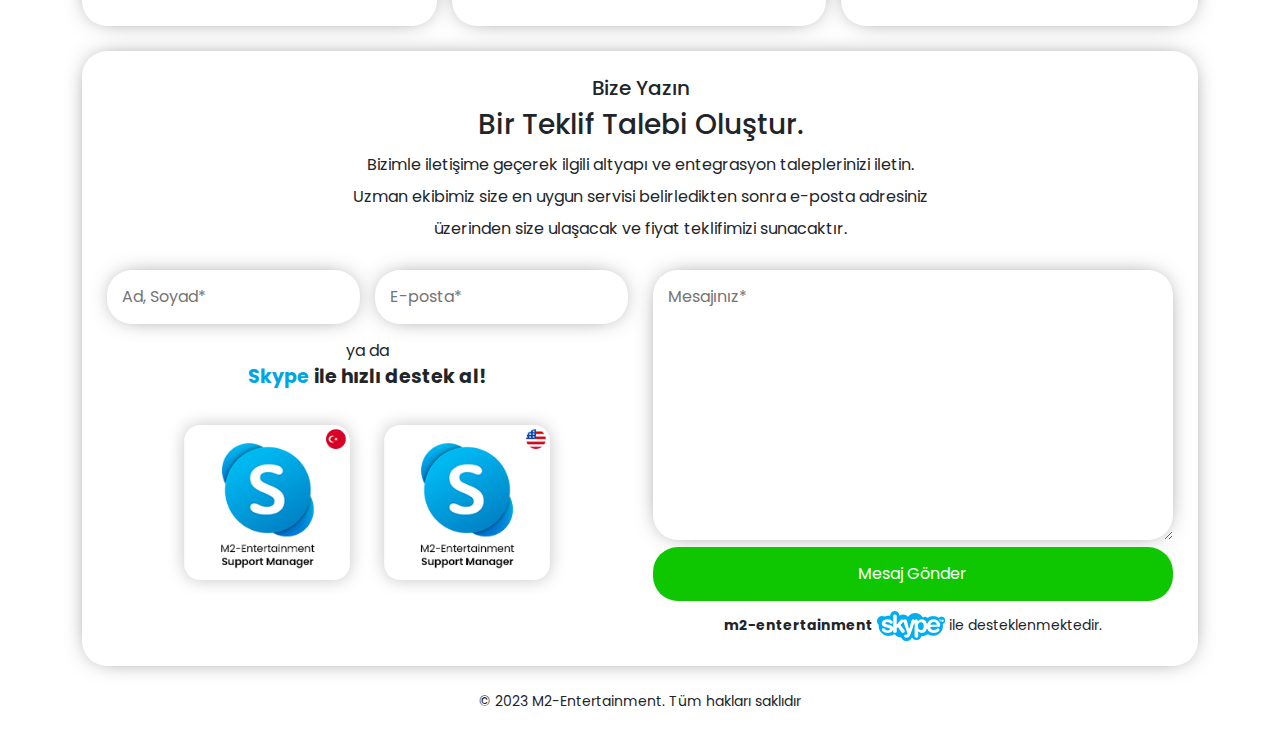
==== commit 6774d853: "Update index.html" ====
--- a/index.html
+++ b/index.html
@@ -170,11 +170,22 @@
 			</div>
 			<div class="details">
 				<div class="item">
-					<span> Casino <b>Paketi</b> </span>
-					<p>
-						M2Entertainment, Casino Paketi ile online casino işletmenizi anında başlatın. M2Entertainment dünyasının giriş paketi olan Casino Paketi ile 30 dk içerisinde kendi lisanslı casino sitenizin sahibi olun.
-					</p>
-					<button style="background: #0ec700 !important; border: none; border-radius: 25px; color: #fff; text-align: center; width: 100%; padding: 15px 0px;"> Satın Al </button>
+					<span> Beyaz <b>Etiket</b> </span>
+					<p>
+                                        M2Entertainment, Beyaz Etiket
+                                        teklifi, Curaçao, Malta,
+                                        Birlesik Krallik ve Fransa
+                                        lisanslari kapsamindaki bahis
+                                        ve oyun ürünlerin kapsar.
+                                        Entegre ödeme sistemlerimiz
+                                        ve çok dilli 7/24 tam hizmet
+                                        paketimiz, tamamen yönetimli
+                                        Spor Bahislerimiz
+                                        (canli da dahil) ve risk
+                                        yönetimimizle faaliyete hazir
+                                        isletme olma imkanindan
+                                        yararlanin.
+					</p>
 				</div>
 				<div class="item">
 					<span> Anahtar <b>Teslim</b> </span>
